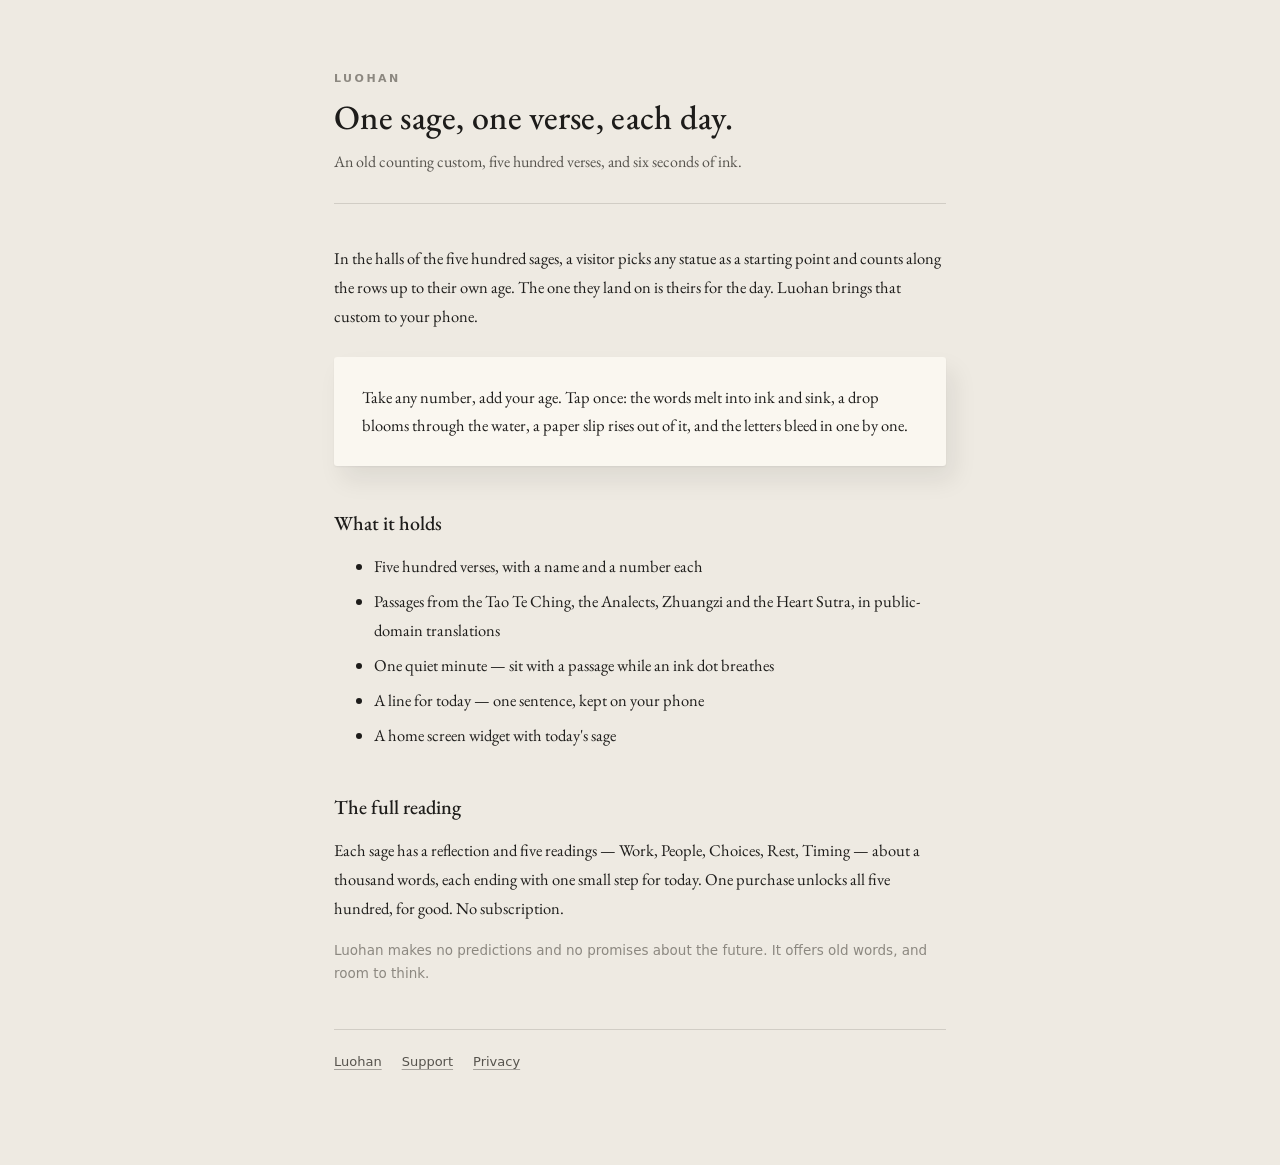
==== index.html @ df16abe9 "Luohan site: home, privacy, support Co-Authored-By: Claude Opus 5 <noreply@anthropic.com>" ====
<!doctype html><html lang="en"><head><meta charset="utf-8">
<meta name="viewport" content="width=device-width,initial-scale=1">
<title>Luohan — one verse a day</title>
<link rel="preconnect" href="https://fonts.gstatic.com" crossorigin>
<link rel="stylesheet" href="https://fonts.googleapis.com/css2?family=EB+Garamond:wght@400;500&display=swap">
<link rel="stylesheet" href="_style.css"></head><body><div class="wrap">
<header><div class="mark">Luohan</div><h1>One sage, one verse, each day.</h1><p class="sub">An old counting custom, five hundred verses, and six seconds of ink.</p></header>
<p>In the halls of the five hundred sages, a visitor picks any statue as a starting point and counts along the rows up to their own age. The one they land on is theirs for the day. Luohan brings that custom to your phone.</p>
<div class="card"><p>Take any number, add your age. Tap once: the words melt into ink and sink, a drop blooms through the water, a paper slip rises out of it, and the letters bleed in one by one.</p></div>
<h2>What it holds</h2>
<ul>
<li>Five hundred verses, with a name and a number each</li>
<li>Passages from the Tao Te Ching, the Analects, Zhuangzi and the Heart Sutra, in public-domain translations</li>
<li>One quiet minute — sit with a passage while an ink dot breathes</li>
<li>A line for today — one sentence, kept on your phone</li>
<li>A home screen widget with today's sage</li>
</ul>
<h2>The full reading</h2>
<p>Each sage has a reflection and five readings — Work, People, Choices, Rest, Timing — about a thousand words, each ending with one small step for today. One purchase unlocks all five hundred, for good. No subscription.</p>
<p class="small">Luohan makes no predictions and no promises about the future. It offers old words, and room to think.</p>
<nav><a href="index.html">Luohan</a><a href="support.html">Support</a><a href="privacy.html">Privacy</a></nav>
</div></body></html>
---- _style.css ----
:root{--paper:#EEEAE2;--slip:#FAF7F0;--ink:#1D1C1A;--ink2:#56534D;--ink3:#8C8880;--line:rgba(29,28,26,.14);
 --serif:"EB Garamond",Georgia,"Times New Roman",serif;--sans:-apple-system,"SF Pro Text","Segoe UI",system-ui,sans-serif}
*{box-sizing:border-box}
body{margin:0;background:var(--paper);color:var(--ink);font-family:var(--serif);-webkit-font-smoothing:antialiased}
.wrap{max-width:660px;margin:0 auto;padding:72px 24px 96px}
header{padding-bottom:28px;border-bottom:1px solid var(--line);margin-bottom:40px}
.mark{font-family:var(--sans);font-size:11px;font-weight:600;letter-spacing:2.5px;text-transform:uppercase;color:var(--ink3)}
h1{margin:12px 0 0;font-size:34px;font-weight:500;line-height:1.2;letter-spacing:.3px}
.sub{margin:10px 0 0;font-size:16px;line-height:1.7;color:var(--ink2)}
h2{margin:44px 0 12px;font-size:20px;font-weight:500}
p,li{font-size:16.5px;line-height:1.75;color:var(--ink)}
li{margin-bottom:6px}
a{color:var(--ink);text-decoration-color:rgba(29,28,26,.35);text-underline-offset:3px}
.small{font-size:13.5px;color:var(--ink3);font-family:var(--sans);line-height:1.7}
.card{background:var(--slip);border-radius:3px;padding:26px 28px;margin:26px 0;box-shadow:8px 14px 24px rgba(20,22,24,.08),0 1px 2px rgba(0,0,0,.05)}
.card p:first-child{margin-top:0}.card p:last-child{margin-bottom:0}
nav{margin-top:44px;padding-top:24px;border-top:1px solid var(--line);font-family:var(--sans);font-size:13px;color:var(--ink3)}
nav a{margin-right:20px;color:var(--ink2)}
@media (prefers-color-scheme:dark){:root{--paper:#EEEAE2}}
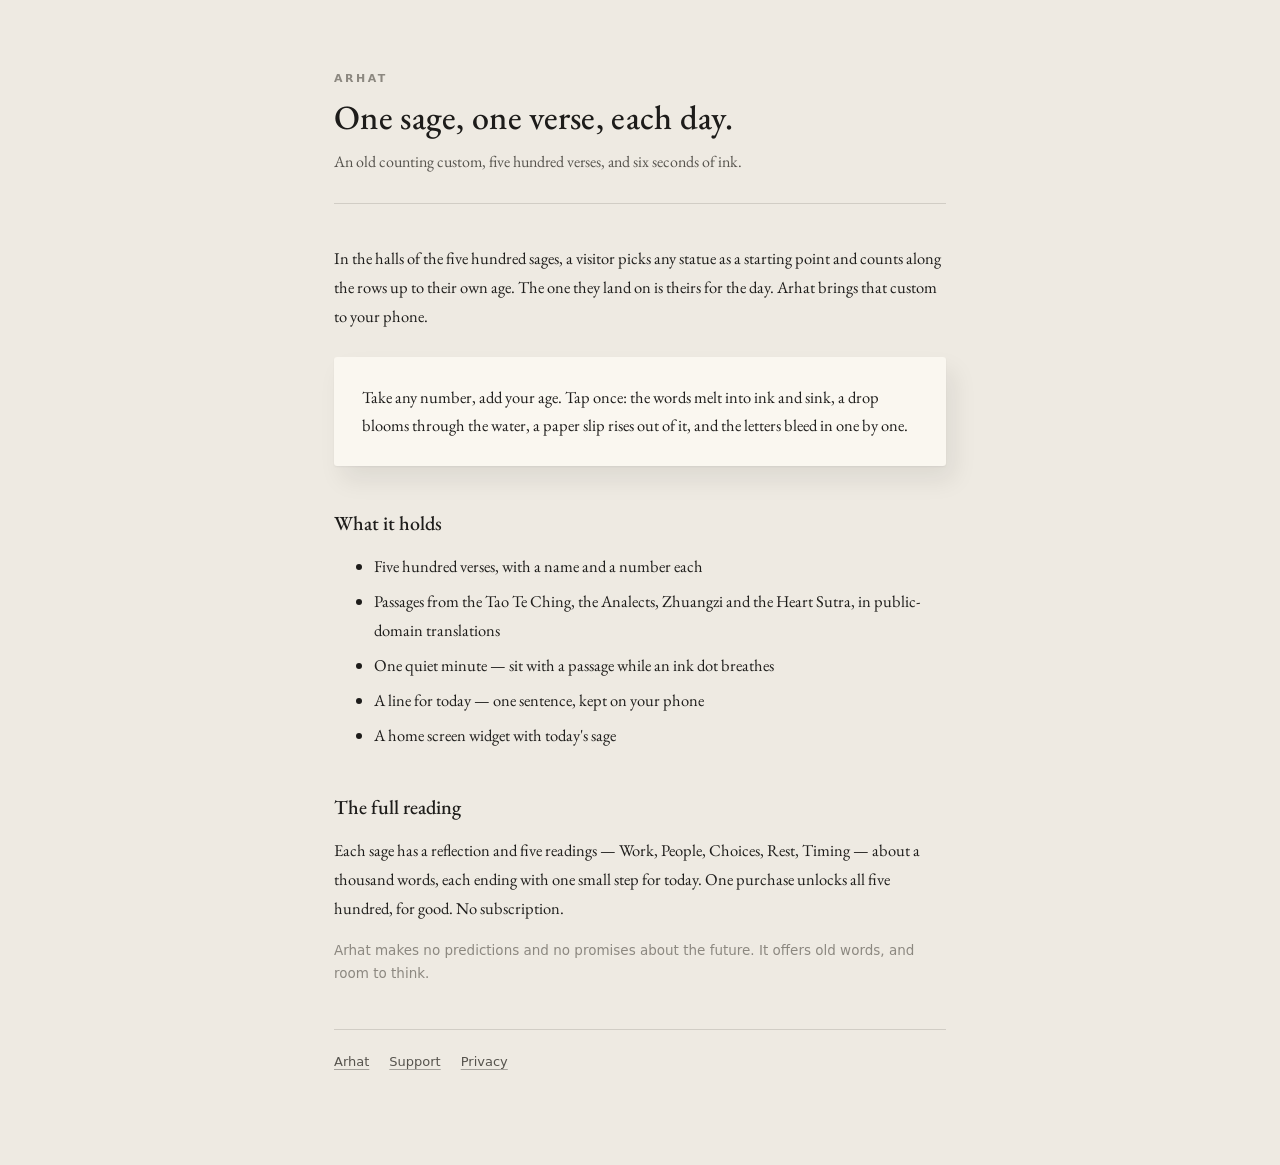
==== commit 93808637: "改名 Arhat Co-Authored-By: Claude Opus 5 <noreply@anthropic.com>" ====
--- a/index.html
+++ b/index.html
@@ -1,11 +1,11 @@
 <!doctype html><html lang="en"><head><meta charset="utf-8">
 <meta name="viewport" content="width=device-width,initial-scale=1">
-<title>Luohan — one verse a day</title>
+<title>Arhat — one verse a day</title>
 <link rel="preconnect" href="https://fonts.gstatic.com" crossorigin>
 <link rel="stylesheet" href="https://fonts.googleapis.com/css2?family=EB+Garamond:wght@400;500&display=swap">
 <link rel="stylesheet" href="_style.css"></head><body><div class="wrap">
-<header><div class="mark">Luohan</div><h1>One sage, one verse, each day.</h1><p class="sub">An old counting custom, five hundred verses, and six seconds of ink.</p></header>
-<p>In the halls of the five hundred sages, a visitor picks any statue as a starting point and counts along the rows up to their own age. The one they land on is theirs for the day. Luohan brings that custom to your phone.</p>
+<header><div class="mark">Arhat</div><h1>One sage, one verse, each day.</h1><p class="sub">An old counting custom, five hundred verses, and six seconds of ink.</p></header>
+<p>In the halls of the five hundred sages, a visitor picks any statue as a starting point and counts along the rows up to their own age. The one they land on is theirs for the day. Arhat brings that custom to your phone.</p>
 <div class="card"><p>Take any number, add your age. Tap once: the words melt into ink and sink, a drop blooms through the water, a paper slip rises out of it, and the letters bleed in one by one.</p></div>
 <h2>What it holds</h2>
 <ul>
@@ -17,6 +17,6 @@
 </ul>
 <h2>The full reading</h2>
 <p>Each sage has a reflection and five readings — Work, People, Choices, Rest, Timing — about a thousand words, each ending with one small step for today. One purchase unlocks all five hundred, for good. No subscription.</p>
-<p class="small">Luohan makes no predictions and no promises about the future. It offers old words, and room to think.</p>
-<nav><a href="index.html">Luohan</a><a href="support.html">Support</a><a href="privacy.html">Privacy</a></nav>
+<p class="small">Arhat makes no predictions and no promises about the future. It offers old words, and room to think.</p>
+<nav><a href="index.html">Arhat</a><a href="support.html">Support</a><a href="privacy.html">Privacy</a></nav>
 </div></body></html>
